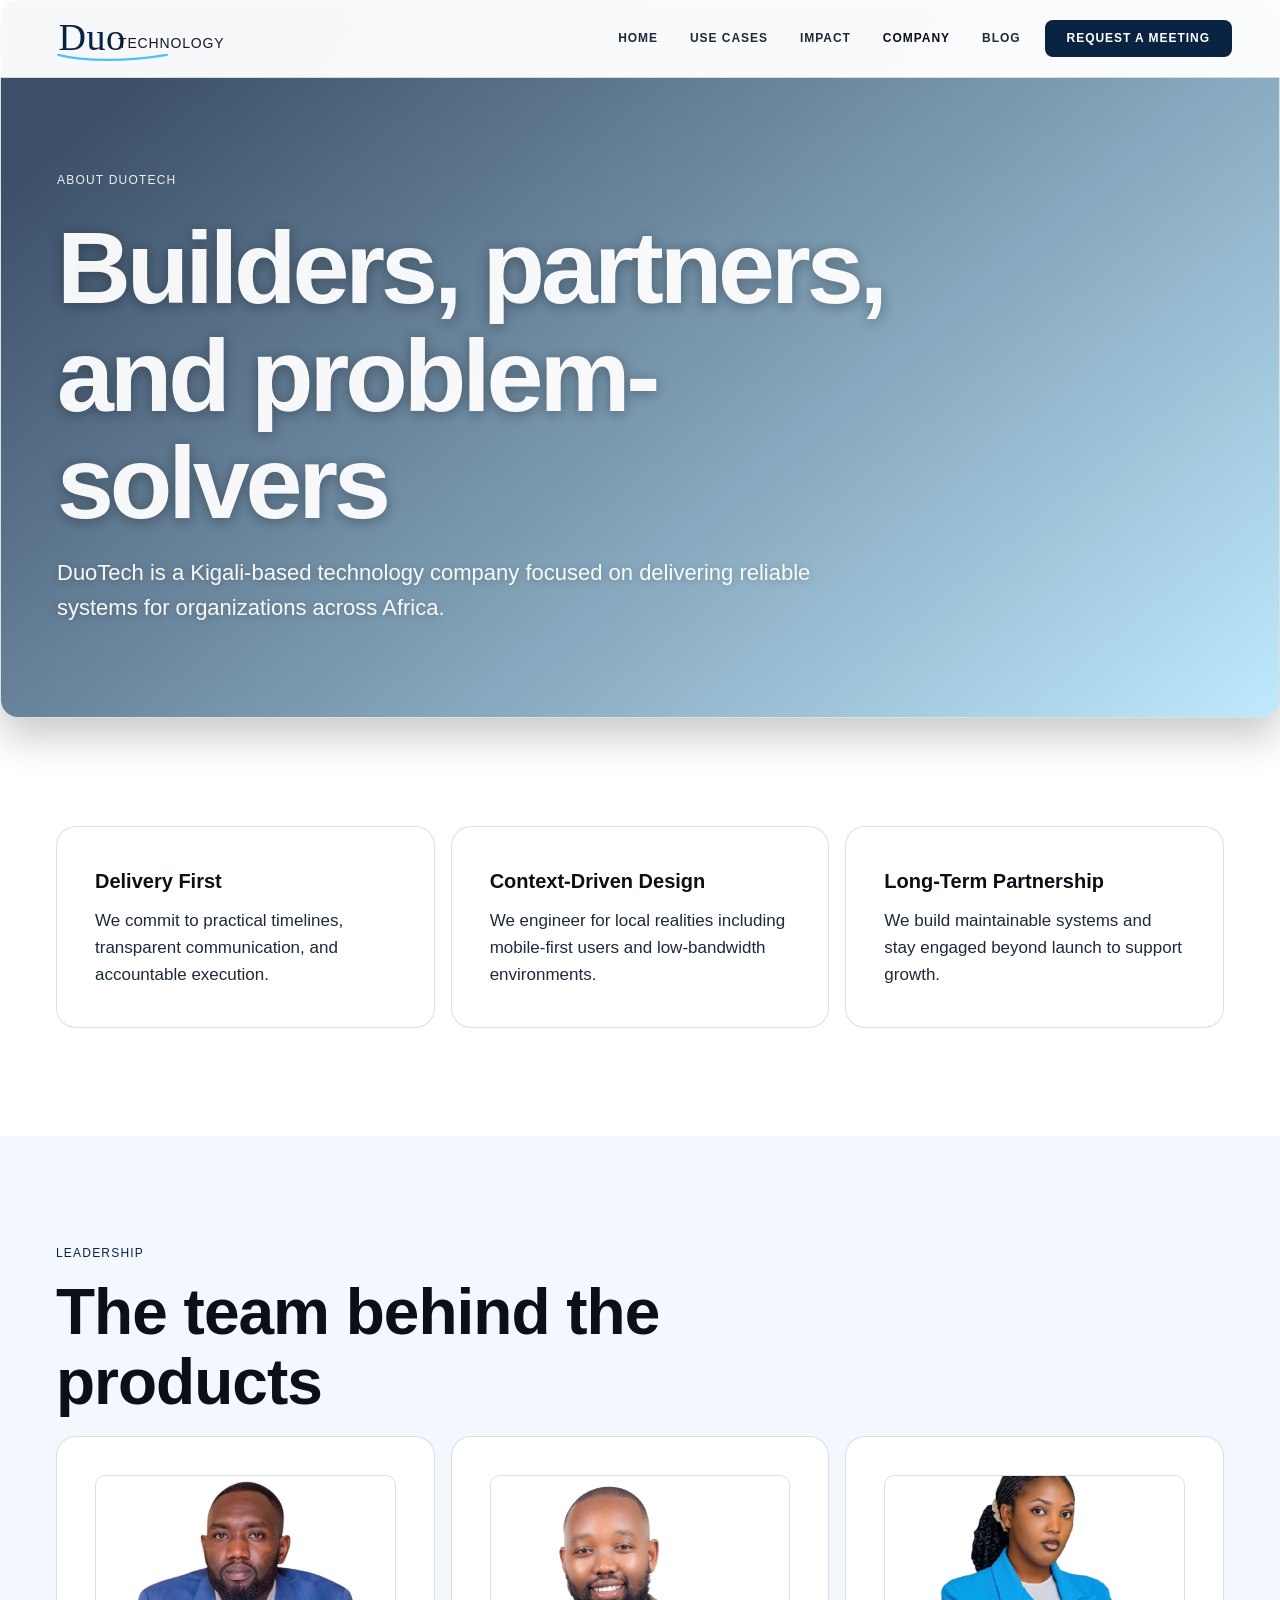
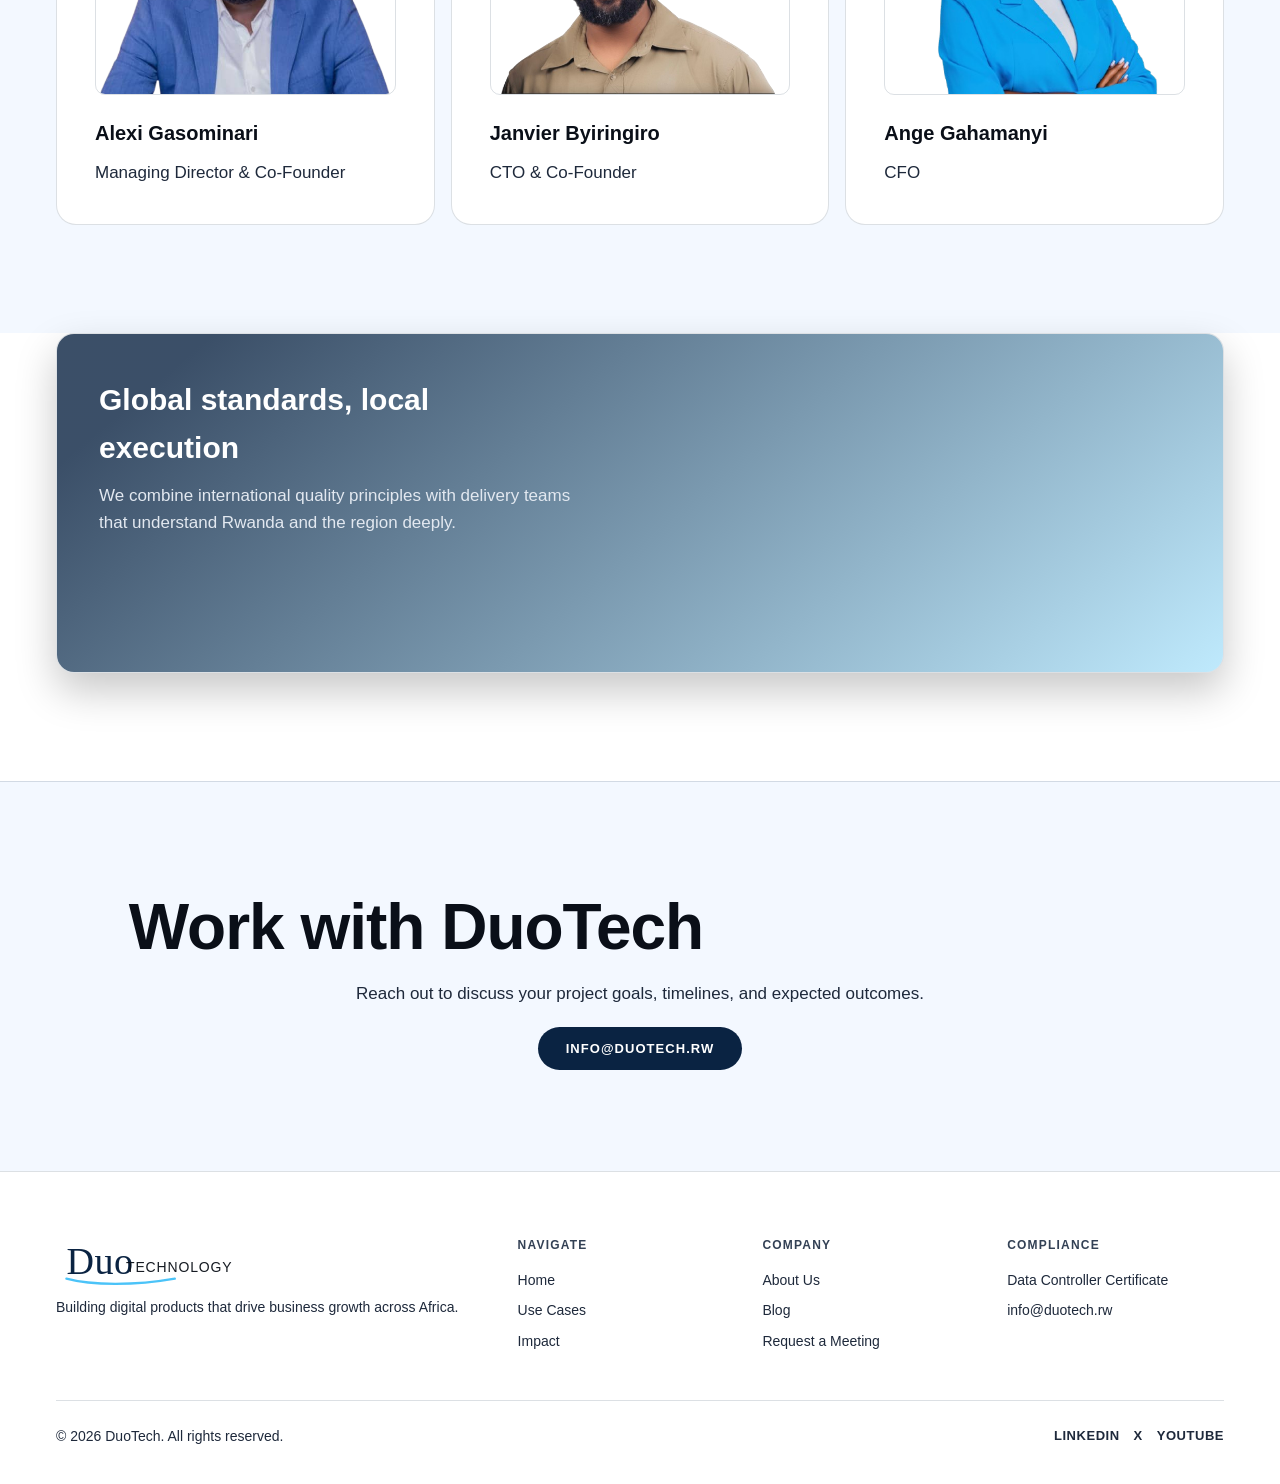
==== pages/company.html @ 9b401f43 "Updated whole website" ====
<!DOCTYPE html>
<html lang="en">
<head>
  <meta charset="UTF-8">
  <meta name="viewport" content="width=device-width, initial-scale=1.0">
  <title>DuoTech - Company</title>
  <meta name="description" content="About DuoTech, a Kigali-based technology company with a Rwanda-first approach to software delivery and digital innovation.">
  <meta name="robots" content="index, follow">
  <link rel="canonical" href="https://duotech.rw/pages/company.html">
  <link rel="icon" type="image/svg+xml" href="../images/duotech-wordmark.svg">
  <link rel="stylesheet" href="../styles.css">
  <script src="../js/components.js" defer></script>
</head>
<body>
  <site-nav active="company"></site-nav>
  <page-header
    images="background-image:url('https://images.unsplash.com/photo-1641295438018-fb626fcdd87f?auto=format&fit=crop&w=1600&q=80');"
    tag="About DuoTech"
    title="Builders, partners, and problem-solvers"
    subtitle="DuoTech is a Kigali-based technology company focused on delivering reliable systems for organizations across Africa.">
  </page-header>
  <section>
    <div class="cards">
      <div class="card"><h3>Delivery First</h3><p>We commit to practical timelines, transparent communication, and accountable execution.</p></div>
      <div class="card"><h3>Context-Driven Design</h3><p>We engineer for local realities including mobile-first users and low-bandwidth environments.</p></div>
      <div class="card"><h3>Long-Term Partnership</h3><p>We build maintainable systems and stay engaged beyond launch to support growth.</p></div>
    </div>
  </section>
  <section class="alt">
    <div class="section-tag">Leadership</div>
    <h2>The team behind the products</h2>
    <div class="cards">
      <div class="card">
        <img class="team-photo" src="../images/gasomi.png" alt="Alexi Gasominari portrait">
        <h3>Alexi Gasominari</h3>
        <p>Managing Director & Co-Founder</p>
      </div>
      <div class="card">
        <img class="team-photo" src="../images/by.png" alt="Janvier Byiringiro portrait">
        <h3>Janvier Byiringiro</h3>
        <p>CTO & Co-Founder</p>
      </div>
      <div class="card">
        <img class="team-photo" src="../images/ange.png" alt="Ange Gahamanyi portrait">
        <h3>Ange Gahamanyi</h3>
        <p>CFO</p>
      </div>
    </div>
  </section>
  <section class="blend-showcase">
    <div class="blend-card" style="background-image:url('https://images.unsplash.com/photo-1448630360428-65456885c650?auto=format&fit=crop&w=1600&q=80');">
      <div class="blend-content">
        <h3>Global standards, local execution</h3>
        <p>We combine international quality principles with delivery teams that understand Rwanda and the region deeply.</p>
      </div>
    </div>
  </section>
  <div class="cta-banner"><h2>Work with DuoTech</h2><p>Reach out to discuss your project goals, timelines, and expected outcomes.</p><a href="mailto:info@duotech.rw" class="btn-primary">info@duotech.rw</a></div>
  <site-footer></site-footer>
</body>
</html>
---- styles.css ----
:root {
  --bg: #ffffff;
  --bg2: #f3f8ff;
  --bg3: #ffffff;
  --surface: #0a2342;
  --border: rgba(10, 35, 66, 0.14);
  --border-light: rgba(10, 35, 66, 0.28);
  --text: #0a0f18;
  --text-muted: #1e293b;
  --text-dim: #334155;
  --accent: #0a2342;
  --accent2: #0f172a;
  --accent3: #38bdf8;
  --accent-dim: rgba(56, 189, 248, 0.14);
  --accent2-dim: rgba(10, 35, 66, 0.12);
  --font-display: "Helvetica Neue", Helvetica, Arial, sans-serif;
  --font-body: "Helvetica Neue", Helvetica, Arial, sans-serif;
}

*,
*::before,
*::after {
  box-sizing: border-box;
  margin: 0;
  padding: 0;
}

html {
  scroll-behavior: smooth;
}

body {
  background: var(--bg);
  color: var(--text);
  font-family: var(--font-body);
  font-size: 17px;
  line-height: 1.6;
  overflow-x: hidden;
}

site-nav,
page-header,
site-footer {
  display: block;
}

nav {
  position: fixed;
  top: 0;
  left: 0;
  right: 0;
  z-index: 1000;
  display: flex;
  align-items: center;
  justify-content: space-between;
  padding: 0 48px;
  height: 78px;
  background: rgba(255, 255, 255, 0.96);
  backdrop-filter: blur(16px);
  border-bottom: 1px solid var(--border);
}

.nav-logo {
  display: inline-flex;
  align-items: center;
  justify-content: center;
  gap: 0;
  text-decoration: none;
}

.brand-wordmark {
  width: 150px;
  height: auto;
  display: block;
  transform: translateY(1px);
}

.brand-tail {
  margin-left: -80px;
  font-family: var(--font-body);
  font-size: 14px;
  font-weight: 300;
  color: var(--text);
  letter-spacing: 0.06em;
  text-transform: uppercase;
  line-height: 1;
  transform: translateY(5px);
  opacity: 0.95;
}

.nav-links {
  display: flex;
  align-items: center;
}

.nav-links a {
  font-size: 12px;
  font-weight: 700;
  text-transform: uppercase;
  letter-spacing: 0.08em;
  color: var(--text-muted);
  text-decoration: none;
  padding: 8px 16px;
  transition: color 0.2s;
}

.nav-links a:hover,
.nav-links a.active {
  color: var(--text);
}

.nav-cta {
  background: var(--accent);
  color: #ffffff !important;
  font-weight: 700;
  padding: 9px 22px !important;
  border-radius: 8px;
  margin-left: 8px;
}

.hero {
  color: #ffffff;
  min-height: 90vh;
  display: flex;
  flex-direction: column;
  justify-content: center;
  padding: 140px 48px 96px;
  position: relative;
  overflow: hidden;
}

.hero-grid {
  position: absolute;
  inset: 0;
  opacity: 0.2;
  background-image: linear-gradient(rgba(17, 24, 39, 0.06) 1px, transparent 1px),
    linear-gradient(90deg, rgba(17, 24, 39, 0.06) 1px, transparent 1px);
  background-size: 46px 46px;
}

.hero-glow {
  position: absolute;
  width: 700px;
  height: 700px;
  border-radius: 50%;
  background: radial-gradient(circle, rgba(56, 189, 248, 0.22) 0%, transparent 72%);
  top: -100px;
  right: -100px;
}

.hero-tag {
  color: #ffffff;
  display: inline-flex;
  align-items: center;
  gap: 8px;
  background: var(--accent-dim);
  border: 1px solid rgba(56, 189, 248, 0.35);
  font-size: 12px;
  letter-spacing: 0.08em;
  padding: 6px 14px;
  border-radius: 100px;
  margin-bottom: 24px;
  width: fit-content;
  text-transform: uppercase;
}

h1 {
  font-family: var(--font-display);
  font-size: clamp(52px, 8vw, 118px);
  font-weight: 800;
  line-height: 1.05;
  letter-spacing: -0.04em;
  max-width: 1000px;
  margin-bottom: 24px;
}

h2 {
  font-family: var(--font-display);
  font-size: clamp(34px, 5vw, 64px);
  font-weight: 700;
  letter-spacing: -1px;
  line-height: 1.1;
  max-width: 720px;
  margin-bottom: 18px;
}

h3 {
  font-family: var(--font-display);
  font-size: 20px;
  font-weight: 700;
  margin-bottom: 10px;
}

.hero-sub {
  font-size: 22px;
  color: #ffffff !important;
  max-width: 760px;
  margin-bottom: 40px;
}

.hero-actions {
  display: flex;
  gap: 14px;
  flex-wrap: wrap;
}

.btn-primary,
.btn-secondary {
  font-size: 13px;
  text-transform: uppercase;
  letter-spacing: 0.08em;
  padding: 14px 28px;
  border-radius: 999px;
  text-decoration: none;
}

.btn-primary {
  background: var(--accent);
  color: #ffffff;
  font-weight: 700;
}

.btn-secondary {
  border: 1px solid var(--border-light);
  color: var(--text);
  background: transparent;
}

.trusted,
section,
.cta-banner,
footer {
  padding-left: 56px;
  padding-right: 56px;
}

.trusted {
  padding-top: 28px;
  padding-bottom: 28px;
  border-top: 1px solid var(--border);
  border-bottom: 1px solid var(--border);
  background: var(--bg2);
}

.trusted-label {
  text-align: center;
  font-size: 11px;
  letter-spacing: 0.1em;
  text-transform: uppercase;
  color: var(--text-dim);
  margin-bottom: 22px;
}

.trusted-logos {
  display: flex;
  justify-content: center;
  gap: 18px;
  flex-wrap: wrap;
  color: var(--text-dim);
  font-family: var(--font-display);
}

section {
  padding-top: 108px;
  padding-bottom: 108px;
}

section.alt {
  background: var(--bg2);
}

.section-tag {
  font-size: 12px;
  letter-spacing: 0.1em;
  text-transform: uppercase;
  color: var(--accent);
  margin-bottom: 14px;
}

.lead {
  font-size: 18px;
  color: var(--text-muted);
  max-width: 660px;
  margin-bottom: 44px;
}

.cards {
  display: grid;
  grid-template-columns: repeat(auto-fill, minmax(320px, 1fr));
  gap: 16px;
}

.card {
  background: var(--bg3);
  padding: 38px;
  border: 1px solid var(--border);
  border-radius: 20px;
}

.card p {
  color: var(--text-muted);
}

.team-photo {
  width: 100%;
  height: 220px;
  object-fit: cover;
  border-radius: 10px;
  margin-bottom: 14px;
  border: 1px solid var(--border);
}

.metrics {
  display: grid;
  grid-template-columns: repeat(auto-fill, minmax(220px, 1fr));
  gap: 16px;
}

.metric {
  background: var(--bg3);
  padding: 34px;
  border: 1px solid var(--border);
  border-radius: 14px;
}

.metric-num {
  font-family: var(--font-display);
  font-size: 44px;
  color: var(--accent3);
}

.metric-label {
  color: var(--text-muted);
}

.cta-banner {
  text-align: center;
  padding-top: 110px;
  padding-bottom: 110px;
  background: var(--bg2);
  border-top: 1px solid var(--border);
}

.hero-media {
  margin-top: 38px;
  max-width: 760px;
  border-radius: 18px;
  border: 1px solid var(--border);
  overflow: hidden;
  background: #ffffff;
  box-shadow: 0 24px 60px rgba(17, 24, 39, 0.12);
  animation: floatMedia 6s ease-in-out infinite;
}

.hero-media img {
  width: 100%;
  height: 320px;
  object-fit: cover;
  display: block;
}

.hero-media-bar {
  display: flex;
  gap: 8px;
  padding: 10px 14px;
  border-top: 1px solid var(--border);
  background: linear-gradient(90deg, rgba(56, 189, 248, 0.2), rgba(10, 35, 66, 0.16));
}

.hero-media-dot {
  width: 10px;
  height: 10px;
  border-radius: 999px;
  background: var(--text);
}

.visual-grid {
  display: grid;
  grid-template-columns: repeat(auto-fill, minmax(260px, 1fr));
  gap: 16px;
}

.visual-card {
  border-radius: 14px;
  overflow: hidden;
  border: 1px solid var(--border);
  background: #fff;
  box-shadow: 0 10px 28px rgba(15, 23, 42, 0.08);
}

.visual-card img {
  width: 100%;
  height: 220px;
  object-fit: cover;
  display: block;
}

.visual-card p {
  padding: 10px 12px;
  color: var(--text-muted);
  font-size: 14px;
}

.blend-showcase {
  padding-top: 0;
}

.blend-card {
  position: relative;
  min-height: 340px;
  border-radius: 18px;
  overflow: hidden;
  border: 1px solid var(--border);
  background-size: cover;
  background-position: center;
  box-shadow: 0 18px 40px rgba(0, 0, 0, 0.22);
}

.blend-card::before {
  content: "";
  position: absolute;
  inset: 0;
  background: linear-gradient(140deg, rgba(10, 35, 66, 0.8) 10%, rgba(56, 189, 248, 0.32) 100%);
}

.blend-content {
  position: relative;
  z-index: 1;
  color: #ffffff;
  max-width: 560px;
  padding: 42px;
}

.blend-content h3 {
  font-size: 30px;
  margin-bottom: 10px;
}

.blend-content p {
  color: #e2e8f0;
}

@keyframes floatMedia {
  0% { transform: translateY(0); }
  50% { transform: translateY(-8px); }
  100% { transform: translateY(0); }
}

.cta-banner p {
  color: var(--text-muted);
  max-width: 600px;
  margin: 0 auto 26px;
}

footer {
  padding-top: 64px;
  padding-bottom: 36px;
  border-top: 1px solid var(--border);
}

.footer-top {
  display: grid;
  grid-template-columns: 2fr 1fr 1fr 1fr;
  gap: 28px;
  margin-bottom: 40px;
}

.footer-brand p,
.footer-col a,
.footer-copy {
  color: var(--text-muted);
  text-decoration: none;
  font-size: 14px;
}

.footer-col h4 {
  font-family: var(--font-display);
  font-size: 12px;
  letter-spacing: 0.1em;
  text-transform: uppercase;
  color: var(--text-dim);
  margin-bottom: 14px;
}

.footer-col a {
  display: block;
  margin-bottom: 8px;
}

.footer-bottom {
  border-top: 1px solid var(--border);
  padding-top: 24px;
  display: flex;
  justify-content: space-between;
  align-items: center;
  gap: 16px;
}

.footer-socials {
  display: flex;
  align-items: center;
  gap: 14px;
}

.footer-socials a {
  color: var(--text-muted);
  text-decoration: none;
  font-size: 13px;
  font-weight: 700;
  letter-spacing: 0.04em;
  text-transform: uppercase;
}

.footer-socials a:hover {
  color: var(--accent);
}

.page-hero {
  padding: 170px 56px 92px;
  background: linear-gradient(160deg, #0a2342 0%, #123c69 100%);
  border-bottom: 1px solid var(--border);
  display: flex;
  flex-direction: column;
  align-items: flex-start;
  justify-content: center;
  gap: 10px;
}

.page-hero .section-tag {
  color: #ffffff;
  opacity: 0.9;
}

.page-hero h1 {
  opacity: 0.95;
  color: #ffffff !important;
  text-shadow: 0 2px 14px rgba(0, 0, 0, 0.35);
  max-width: 900px;
  margin-bottom: 8px;
}

.page-hero .hero-sub {
  color: #ffffff !important;
  text-shadow: 0 1px 8px rgba(0, 0, 0, 0.28);
  opacity: 0.95;
  max-width: 820px;
  margin-bottom: 0;
}

.ecosystem-strip {
  white-space: nowrap;
  overflow: hidden;
  border-top: 1px solid var(--border);
  border-bottom: 1px solid var(--border);
  background: var(--bg2);
}

.ecosystem-track {
  display: inline-block;
  padding: 16px 0;
  font-size: 12px;
  font-weight: 700;
  letter-spacing: 0.08em;
  text-transform: uppercase;
  color: var(--text-dim);
  animation: scrollTrack 25s linear infinite;
}

@keyframes scrollTrack {
  from { transform: translateX(0); }
  to { transform: translateX(-50%); }
}

.split {
  display: grid;
  grid-template-columns: 1fr 1fr;
  gap: 26px;
}

@media (max-width: 900px) {
  nav,
  .hero,
  .trusted,
  section,
  .cta-banner,
  footer,
  .page-hero {
    padding-left: 24px;
    padding-right: 24px;
  }
  .nav-links {
    display: none;
  }
  .footer-top,
  .split {
    grid-template-columns: 1fr;
  }
  .footer-bottom {
    flex-direction: column;
    align-items: flex-start;
  }
}
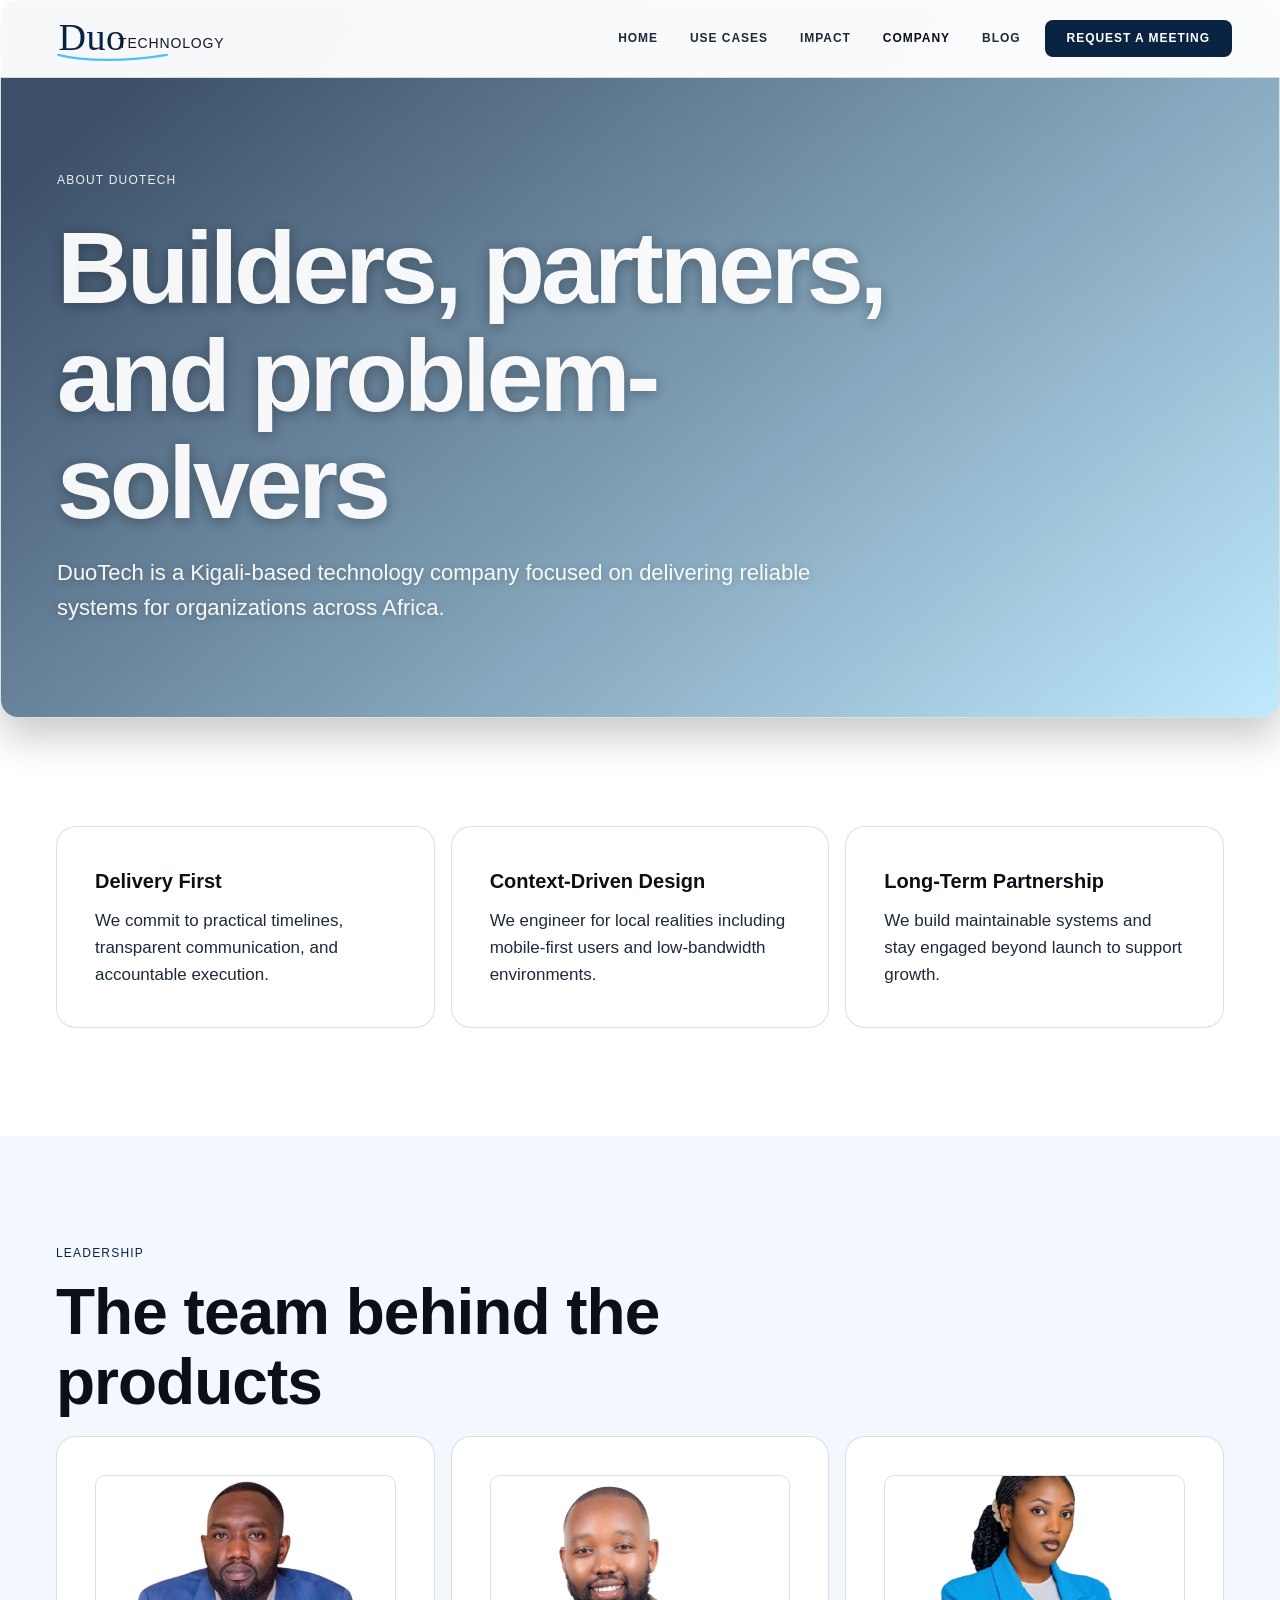
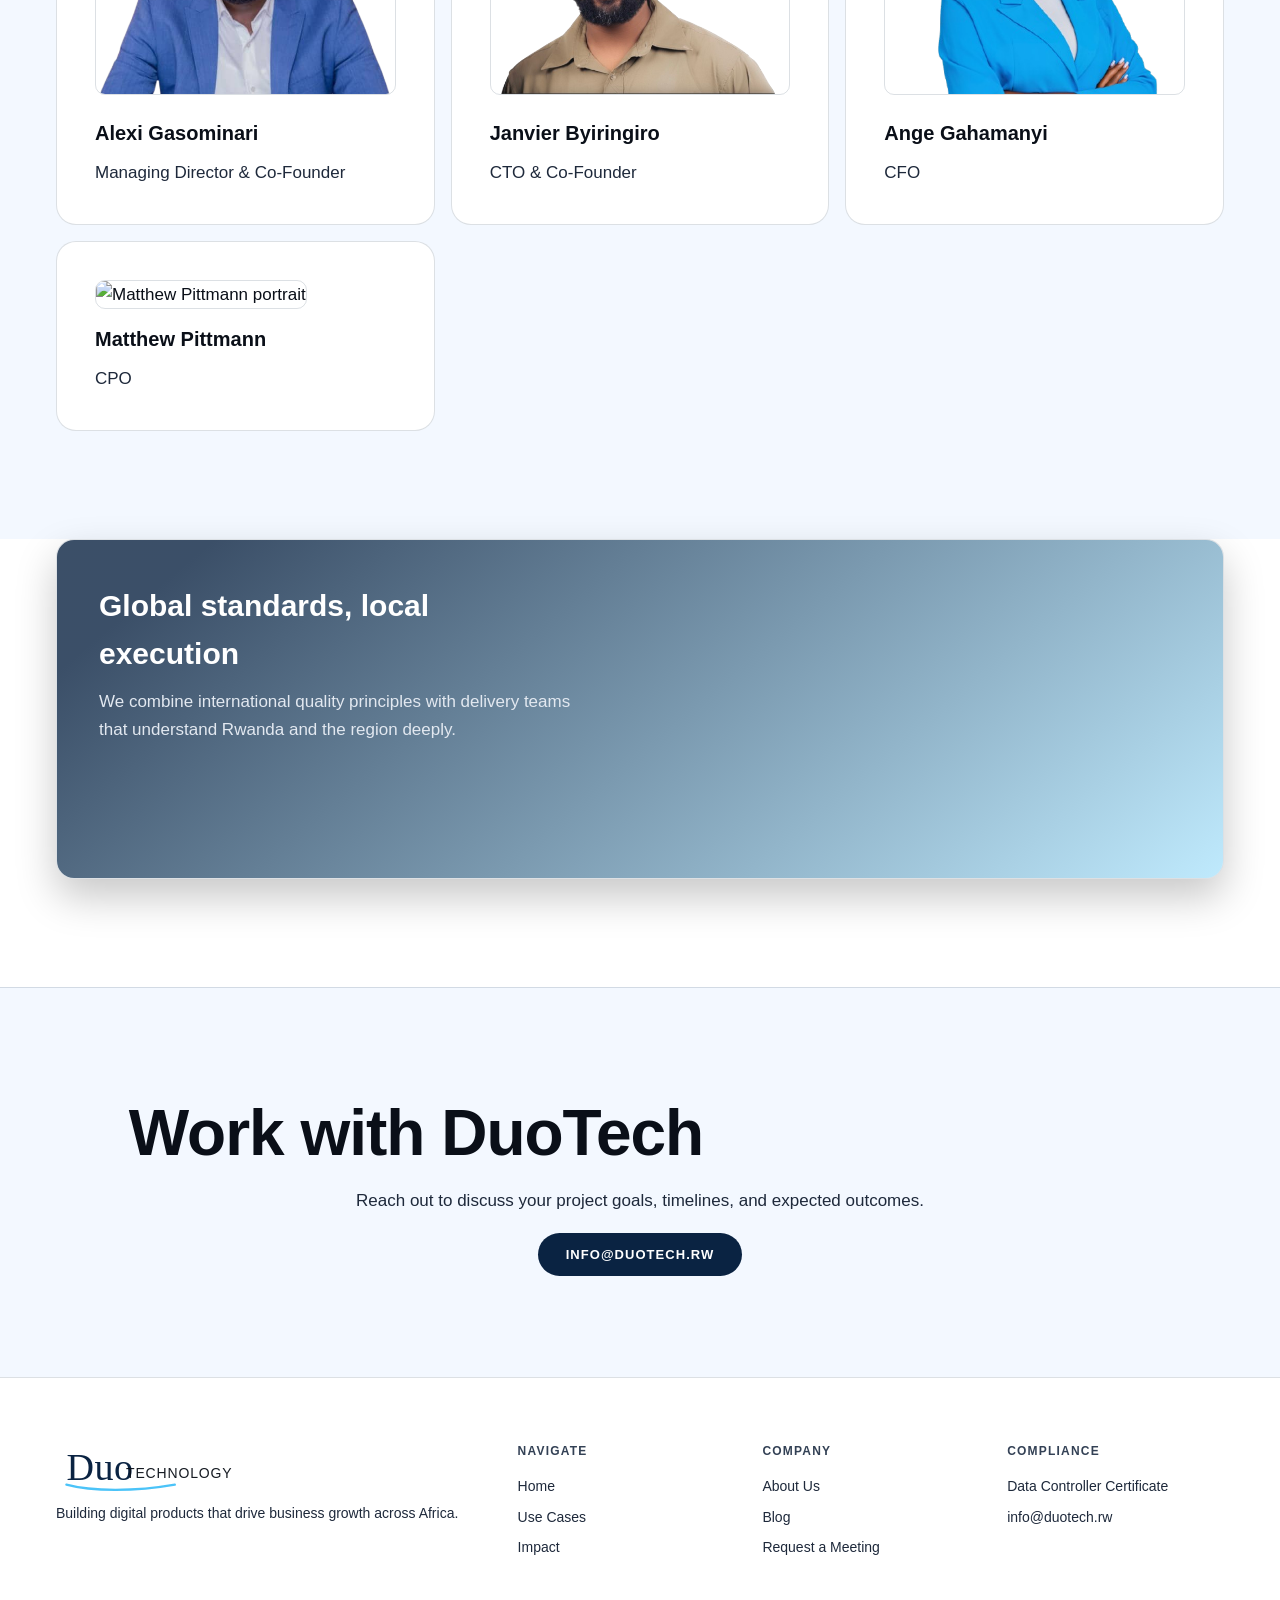
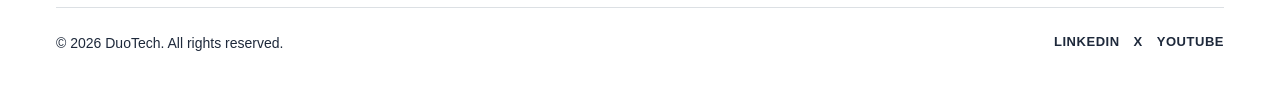
==== commit b2a758d7: "Update company profile" ====
--- a/pages/company.html
+++ b/pages/company.html
@@ -45,6 +45,11 @@
         <h3>Ange Gahamanyi</h3>
         <p>CFO</p>
       </div>
+      <div class="card">
+        <img class="team-photo" src="" alt="Matthew Pittmann portrait">
+        <h3>Matthew Pittmann </h3>
+        <p>CPO</p>
+      </div>
     </div>
   </section>
   <section class="blend-showcase">
